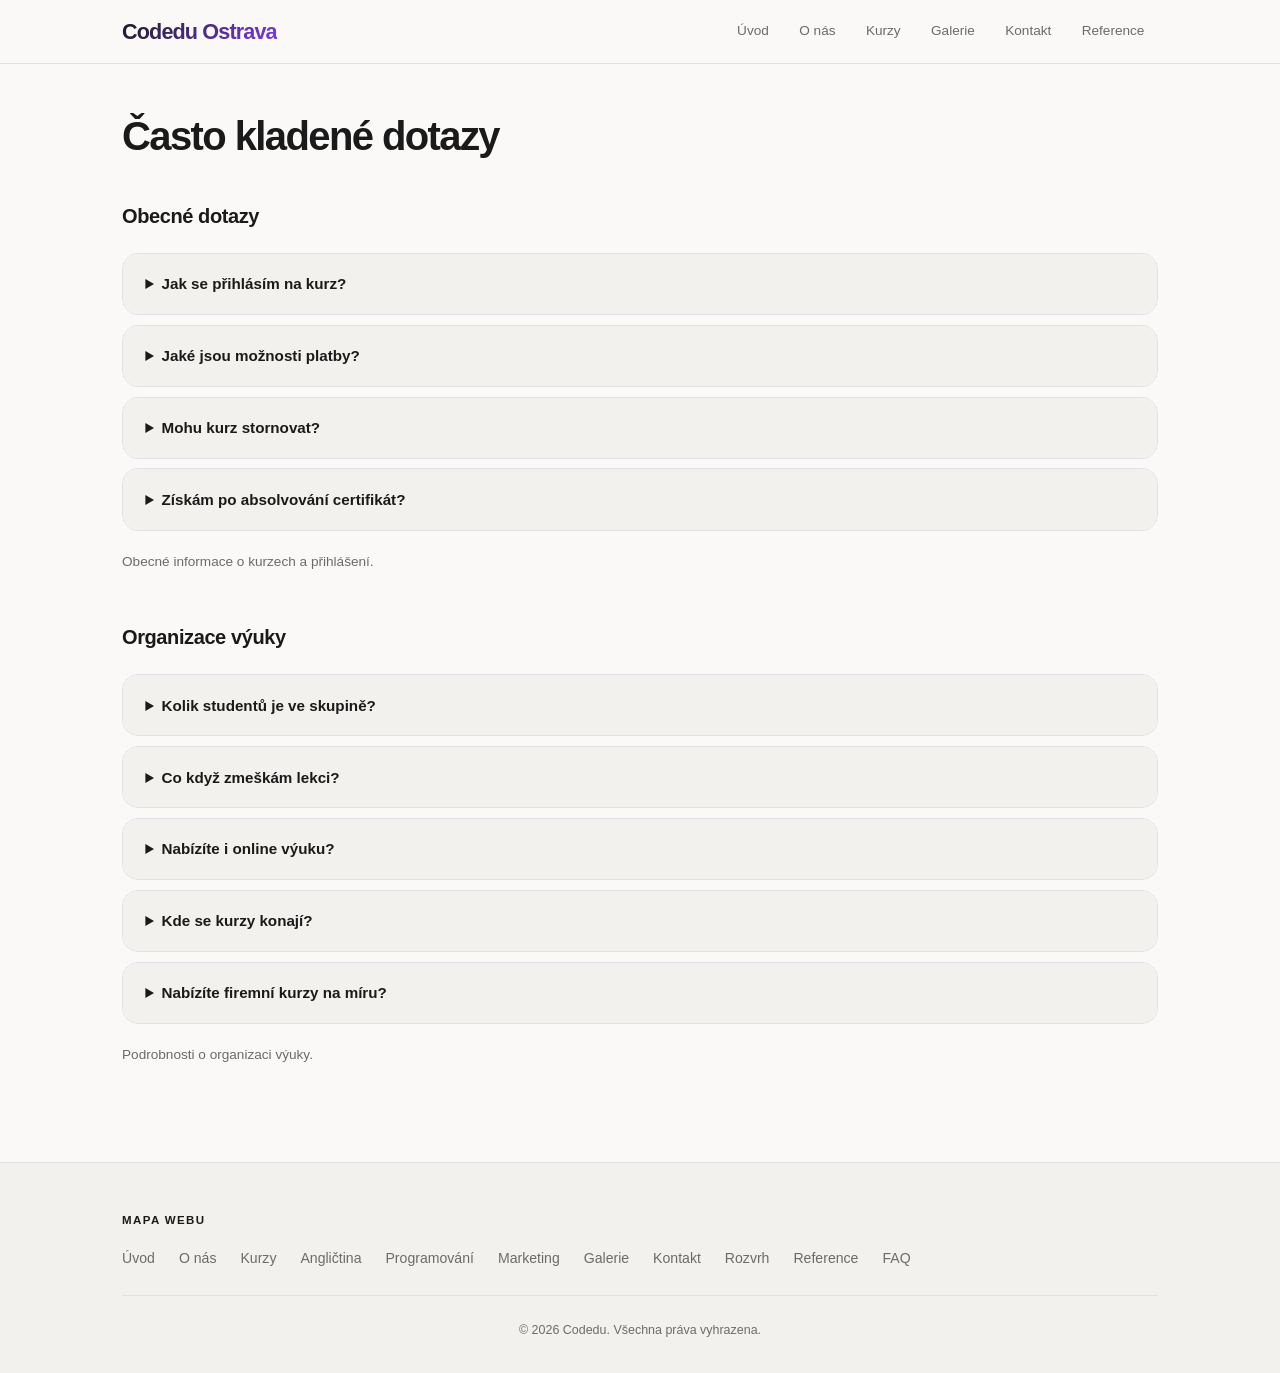
==== faq/index.html @ 58c0ceeb "Initial commit: Codedu Ostrava web" ====
<!DOCTYPE html>
<html lang="cs">
<head>
    <meta charset="UTF-8">
    <meta name="viewport" content="width=device-width, initial-scale=1.0">
    <title>FAQ - Codedu</title>
    <link rel="stylesheet" href="../css/style.css">
</head>
<body>
    <div class="page-wrapper">
    <header class="site-header">
        <a href="../index.html" class="logo"><h1>Codedu Ostrava</h1></a>
        <nav>
            <ul>
                <li><a href="../index.html">Úvod</a></li>
                <li><a href="../o-nas/index.html">O nás</a></li>
                <li><a href="../kurzy/index.html">Kurzy</a></li>
                <li><a href="../galerie/index.html">Galerie</a></li>
                <li><a href="../kontakt/index.html">Kontakt</a></li>
                <li><a href="../reference/index.html">Reference</a></li>
            </ul>
        </nav>
    </header>

        <main class="main-content">
            <header>
                <h2>Často kladené dotazy</h2>
            </header>

            <section>
                <header>
                    <h3>Obecné dotazy</h3>
                </header>

                <details>
                    <summary>Jak se přihlásím na kurz?</summary>
                    <div class="answer">
                        <p>Přihlásit se můžete prostřednictvím našeho <a href="../kontakt/index.html">kontaktního formuláře</a>, e-mailem na info@codedu.cz nebo telefonicky na +420 222 333 444. Po přihlášení obdržíte potvrzovací e-mail s platebními údaji.</p>
                    </div>
                </details>

                <details>
                    <summary>Jaké jsou možnosti platby?</summary>
                    <div class="answer">
                        <p>Přijímáme bankovní převod, platbu kartou a hotovost na recepci. U kurzů nad 5 000 Kč nabízíme možnost platby ve dvou splátkách.</p>
                    </div>
                </details>

                <details>
                    <summary>Mohu kurz stornovat?</summary>
                    <div class="answer">
                        <p>Ano, do 7 dnů před zahájením kurzu je storno zdarma. Při pozdějším stornování účtujeme storno poplatek 30 %. Můžete také převést přihlášku na jinou osobu bez poplatku.</p>
                    </div>
                </details>

                <details>
                    <summary>Získám po absolvování certifikát?</summary>
                    <div class="answer">
                        <p>Ano, po úspěšném absolvování každého kurzu obdržíte certifikát Codedu. U jazykových kurzů nabízíme také přípravu na mezinárodní certifikáty (Cambridge, Goethe).</p>
                    </div>
                </details>

                <footer>
                    <p>Obecné informace o kurzech a přihlášení.</p>
                </footer>
            </section>

            <section>
                <header>
                    <h3>Organizace výuky</h3>
                </header>

                <details>
                    <summary>Kolik studentů je ve skupině?</summary>
                    <div class="answer">
                        <p>Jazykové kurzy mají maximálně 10 studentů. IT a odborné kurzy mají maximálně 12 studentů. Tím zajišťujeme individuální přístup ke každému.</p>
                    </div>
                </details>

                <details>
                    <summary>Co když zmeškám lekci?</summary>
                    <div class="answer">
                        <p>Ke každé lekci poskytujeme materiály online. Pokud zmeškáte více než 3 lekce, nabídneme vám individuální doučování za zvýhodněnou cenu.</p>
                    </div>
                </details>

                <details>
                    <summary>Nabízíte i online výuku?</summary>
                    <div class="answer">
                        <p>Ano, většinu kurzů nabízíme i v online formě přes Zoom. Online studenti mají přístup ke stejným materiálům a lektora mohou kontaktovat stejně jako prezenční studenti.</p>
                    </div>
                </details>

                <details>
                    <summary>Kde se kurzy konají?</summary>
                    <div class="answer">
                        <p>Prezenční kurzy probíhají v našich prostorách na adrese Stodolní 12, Ostrava-Centrum. Budova je dostupná tramvají i autobusem (zastávka Elektra).</p>
                    </div>
                </details>

                <details>
                    <summary>Nabízíte firemní kurzy na míru?</summary>
                    <div class="answer">
                        <p>Ano, připravíme kurz šitý na míru potřebám vaší firmy. Výuka může probíhat u nás nebo přímo u vás ve firmě. Kontaktujte nás pro nezávaznou nabídku.</p>
                    </div>
                </details>

                <footer>
                    <p>Podrobnosti o organizaci výuky.</p>
                </footer>
            </section>
        </main>

    <footer class="site-footer">
        <nav>
            <h3>Mapa webu</h3>
            <ul>
                <li><a href="../index.html">Úvod</a></li>
                <li><a href="../o-nas/index.html">O nás</a></li>
                <li><a href="../kurzy/index.html">Kurzy</a></li>
                <li><a href="../kurzy/anglictina/index.html">Angličtina</a></li>
                <li><a href="../kurzy/programovani/index.html">Programování</a></li>
                <li><a href="../kurzy/marketing/index.html">Marketing</a></li>
                <li><a href="../galerie/index.html">Galerie</a></li>
                <li><a href="../kontakt/index.html">Kontakt</a></li>
                <li><a href="../rozvrh/index.html">Rozvrh</a></li>
                <li><a href="../reference/index.html">Reference</a></li>
                <li><a href="../faq/index.html">FAQ</a></li>
            </ul>
        </nav>
        <div class="copyright">
            <p>&copy; 2026 Codedu. Všechna práva vyhrazena.</p>
        </div>
    </footer>
    </div>
</body>
</html>
---- css/style.css ----
/* Reset */
* {
    margin: 0;
    padding: 0;
    box-sizing: border-box;
}

:root {
    --bg: #faf9f7;
    --surface: #f3f1ed;
    --surface-2: #eae7e2;
    --surface-3: #e0ddd7;
    --border: #e0e1e5;
    --border-hover: #c5c7cc;
    --text: #1a1a1a;
    --text-muted: #6b6b6b;
    --accent: #7c3aed;
    --accent-2: #6d28d9;
    --accent-light: #ede9fe;
    --accent-glow: rgba(124, 58, 237, 0.08);
    --accent-glow-strong: rgba(124, 58, 237, 0.15);
    --green: #059669;
    --radius: 16px;
    --radius-sm: 10px;
    --shadow-sm: 0 1px 3px rgba(0, 0, 0, 0.06);
    --shadow-md: 0 4px 16px rgba(0, 0, 0, 0.08);
    --shadow-lg: 0 12px 40px rgba(0, 0, 0, 0.1);
}

@keyframes fadeUp {
    from { opacity: 0; transform: translateY(20px); }
    to { opacity: 1; transform: translateY(0); }
}

body {
    font-family: 'Inter', 'SF Pro Display', -apple-system, BlinkMacSystemFont, sans-serif;
    line-height: 1.65;
    color: var(--text);
    background: var(--bg);
    -webkit-font-smoothing: antialiased;
}

a {
    color: var(--accent);
    text-decoration: none;
    transition: color 0.25s;
}

a:hover {
    color: var(--accent-2);
}

/* ── Page wrapper ── */
.page-wrapper {
    min-height: 100vh;
    display: flex;
    flex-direction: column;
}

/* ── Header ── */
.site-header {
    border-bottom: 1px solid var(--border);
    display: flex;
    align-items: center;
    justify-content: space-between;
    padding: 0 max(2rem, calc((100% - 1100px) / 2 + 2rem));
    position: sticky;
    top: 0;
    z-index: 100;
    -webkit-backdrop-filter: blur(20px) saturate(1.4);
    background: rgba(250, 249, 247, 0.85);
}

.site-header .logo {
    padding: 0.85rem 0;
    text-decoration: none;
}

.site-header .logo:hover {
    text-decoration: none;
}

.site-header .logo h1 {
    font-size: 1.35rem;
    font-weight: 800;
    letter-spacing: -0.04em;
    background: linear-gradient(135deg, #1a1a1a 0%, #7c3aed 100%);
    -webkit-background-clip: text;
    -webkit-text-fill-color: transparent;
}

.site-header nav ul {
    list-style: none;
    display: flex;
    gap: 0.2rem;
}

.site-header nav ul li a {
    display: block;
    padding: 0.45rem 0.85rem;
    color: var(--text-muted);
    font-size: 0.85rem;
    font-weight: 500;
    border-radius: 8px;
    transition: all 0.25s;
}

.site-header nav ul li a:hover {
    color: var(--text);
    background: var(--surface-2);
    text-decoration: none;
}

.site-header nav ul li a.active {
    color: #fff;
    background: var(--accent);
    text-decoration: none;
    box-shadow: 0 2px 10px var(--accent-glow-strong);
}

/* ── Main ── */
.main-content {
    flex: 1;
    max-width: 1100px;
    width: 100%;
    margin: 0 auto;
    padding: 3rem 2rem;
    animation: fadeUp 0.6s ease-out;
}

.main-content > header {
    margin-bottom: 2.5rem;
}

.main-content > header h2 {
    font-size: 2.5rem;
    font-weight: 800;
    color: var(--text);
    letter-spacing: -0.04em;
    line-height: 1.2;
}

.main-content > header hgroup h2 {
    font-size: 2.5rem;
    font-weight: 800;
    color: var(--text);
    letter-spacing: -0.04em;
    line-height: 1.2;
}

.main-content > header hgroup h3 {
    font-size: 1.05rem;
    font-weight: 400;
    color: var(--text-muted);
    margin-top: 0.4rem;
}

/* ── Footer ── */
.site-footer {
    background: var(--surface);
    border-top: 1px solid var(--border);
    color: var(--text-muted);
    padding: 3rem max(2rem, calc((100% - 1100px) / 2 + 2rem)) 2rem;
    margin-top: auto;
}

.site-footer nav {
    margin-bottom: 1.5rem;
}

.site-footer nav h3 {
    color: var(--text);
    font-size: 0.72rem;
    font-weight: 600;
    text-transform: uppercase;
    letter-spacing: 0.12em;
    margin-bottom: 0.9rem;
}

.site-footer nav ul {
    list-style: none;
    display: flex;
    flex-wrap: wrap;
    gap: 0.4rem 1.5rem;
}

.site-footer nav ul li a {
    color: var(--text-muted);
    font-size: 0.88rem;
    transition: color 0.25s;
}

.site-footer nav ul li a:hover {
    color: var(--accent);
    text-decoration: none;
}

.site-footer .copyright {
    border-top: 1px solid var(--border);
    padding-top: 1.5rem;
    text-align: center;
    font-size: 0.78rem;
}

/* ── Sections ── */
section {
    margin-bottom: 3rem;
}

section > header {
    margin-bottom: 1.25rem;
}

section > header h3 {
    font-size: 1.25rem;
    font-weight: 700;
    color: var(--text);
    letter-spacing: -0.02em;
}

section > footer {
    margin-top: 1.25rem;
    font-size: 0.85rem;
    color: var(--text-muted);
}

/* ── Article ── */
article {
    background: var(--surface);
    border: 1px solid var(--border);
    border-radius: var(--radius);
    padding: 1.75rem;
    margin-bottom: 1rem;
    transition: border-color 0.3s, box-shadow 0.3s;
}

article:hover {
    border-color: var(--border-hover);
    box-shadow: var(--shadow-md);
}

article > header h3 {
    color: var(--text);
    font-weight: 700;
    margin-bottom: 0.4rem;
    letter-spacing: -0.01em;
}

article > header p {
    color: var(--text-muted);
    font-size: 0.88rem;
}

article > footer {
    margin-top: 1.25rem;
    font-size: 0.82rem;
    color: var(--text-muted);
    border-top: 1px solid var(--border);
    padding-top: 0.75rem;
}

/* ── Aside ── */
aside {
    background: var(--accent-light);
    border: 1px solid rgba(124, 58, 237, 0.15);
    border-left: 3px solid var(--accent);
    padding: 1.25rem 1.5rem;
    margin: 1.5rem 0;
    border-radius: var(--radius);
}

aside header h3 {
    font-size: 1rem;
    font-weight: 600;
    color: var(--accent-2);
    margin-bottom: 0.4rem;
}

/* ── hgroup ── */
hgroup h2 {
    font-size: 2.5rem;
    font-weight: 800;
    color: var(--text);
    letter-spacing: -0.04em;
}

hgroup h3 {
    font-size: 1.05rem;
    font-weight: 400;
    color: var(--text-muted);
    margin-top: 0.3rem;
}

/* ── Gallery ── */
.gallery {
    display: grid;
    grid-template-columns: repeat(auto-fill, minmax(240px, 1fr));
    gap: 1rem;
}

figure {
    margin: 0;
    border-radius: var(--radius);
    overflow: hidden;
    background: var(--bg);
    border: 1px solid var(--border);
    transition: transform 0.35s cubic-bezier(0.22, 1, 0.36, 1), border-color 0.35s, box-shadow 0.35s;
}

figure:hover {
    transform: translateY(-5px) scale(1.01);
    border-color: var(--border-hover);
    box-shadow: var(--shadow-lg);
}

figure img {
    width: 100%;
    height: 200px;
    object-fit: cover;
    display: block;
    transition: transform 0.5s cubic-bezier(0.22, 1, 0.36, 1);
}

figure:hover img {
    transform: scale(1.05);
}

figcaption {
    padding: 0.85rem 1rem;
    font-size: 0.85rem;
    color: var(--text-muted);
}

/* ── Forms ── */
/* ── Contact layout ── */
.contact-layout {
    display: grid;
    grid-template-columns: 1fr 300px;
    gap: 2.5rem;
    align-items: start;
}

.contact-form {
    margin-bottom: 0;
}

.contact-sidebar {
    background: var(--surface);
    border: 1px solid var(--border);
    border-radius: var(--radius);
    border-left: 3px solid var(--accent);
    padding: 1.75rem;
    position: sticky;
    top: 5rem;
}

.contact-sidebar header h3 {
    font-size: 1.1rem;
    font-weight: 700;
    color: var(--text);
    margin-bottom: 1.25rem;
}

.contact-item {
    margin-bottom: 1.25rem;
}

.contact-item strong {
    display: block;
    font-size: 0.78rem;
    text-transform: uppercase;
    letter-spacing: 0.06em;
    color: var(--text-muted);
    margin-bottom: 0.2rem;
}

.contact-item p {
    color: var(--text);
    font-size: 0.92rem;
    line-height: 1.5;
}

.form-row {
    display: grid;
    grid-template-columns: 1fr 1fr;
    gap: 1rem;
}

.form-group {
    margin-bottom: 1.25rem;
}

.form-group label {
    display: block;
    font-weight: 500;
    font-size: 0.88rem;
    margin-bottom: 0.45rem;
    color: var(--text);
}

.form-group input,
.form-group textarea,
.form-group select {
    width: 100%;
    padding: 0.7rem 1rem;
    background: var(--bg);
    border: 1px solid var(--border);
    border-radius: var(--radius-sm);
    font-size: 0.92rem;
    font-family: inherit;
    color: var(--text);
    transition: border-color 0.25s, box-shadow 0.25s;
}

.form-group label input[type="checkbox"] {
    width: auto;
    margin-right: 0.5rem;
    vertical-align: middle;
}

.form-group .checkbox-label {
    display: inline-flex;
    align-items: center;
    cursor: pointer;
}

.form-group input:focus,
.form-group textarea:focus,
.form-group select:focus {
    outline: none;
    border-color: var(--accent);
    box-shadow: 0 0 0 4px var(--accent-glow);
}

.form-group input::placeholder,
.form-group textarea::placeholder {
    color: #aaa;
}

.form-group small {
    display: block;
    margin-top: 0.35rem;
    color: var(--text-muted);
    font-size: 0.78rem;
}

button, .btn {
    display: inline-block;
    padding: 0.7rem 1.75rem;
    background: var(--accent);
    color: #fff;
    border: none;
    border-radius: var(--radius-sm);
    font-size: 0.92rem;
    font-weight: 600;
    cursor: pointer;
    transition: all 0.3s;
    letter-spacing: -0.01em;
}

button:hover, .btn:hover {
    background: var(--accent-2);
    box-shadow: 0 4px 15px var(--accent-glow-strong);
    transform: translateY(-1px);
}

/* ── Table ── */
table {
    width: 100%;
    border-collapse: collapse;
    margin: 1rem 0;
}

th, td {
    padding: 0.85rem 1rem;
    text-align: left;
    border-bottom: 1px solid var(--border);
}

th {
    background: var(--surface);
    font-weight: 600;
    color: var(--text);
    font-size: 0.8rem;
    text-transform: uppercase;
    letter-spacing: 0.06em;
}

tr {
    transition: background 0.2s;
}

tr:hover {
    background: var(--surface);
}

/* ── Media ── */
video, audio {
    max-width: 100%;
    border-radius: var(--radius);
    margin: 1rem 0;
}

canvas {
    border: 1px solid var(--border);
    border-radius: var(--radius);
    display: block;
    margin: 1rem 0;
}

/* ── Cards ── */
.card-grid {
    display: grid;
    grid-template-columns: repeat(auto-fill, minmax(270px, 1fr));
    gap: 1rem;
}

.card {
    background: var(--bg);
    border: 1px solid var(--border);
    border-radius: var(--radius);
    padding: 1.75rem;
    transition: all 0.35s cubic-bezier(0.22, 1, 0.36, 1);
    position: relative;
    overflow: hidden;
}

.card::before {
    content: '';
    position: absolute;
    top: 0;
    left: 0;
    right: 0;
    height: 3px;
    background: linear-gradient(90deg, #7c3aed, #059669);
    opacity: 0;
    transition: opacity 0.35s;
}

.card:hover {
    border-color: var(--border-hover);
    transform: translateY(-4px);
    box-shadow: var(--shadow-lg);
}

.card:hover::before {
    opacity: 1;
}

.card img {
    width: 100%;
    height: 160px;
    object-fit: cover;
    border-radius: var(--radius-sm);
    margin-bottom: 1rem;
}

.card .tag {
    display: inline-block;
    padding: 0.2rem 0.6rem;
    font-size: 0.72rem;
    font-weight: 600;
    text-transform: uppercase;
    letter-spacing: 0.06em;
    border-radius: 6px;
    margin-bottom: 0.6rem;
}

.card .tag.lang { background: #dbeafe; color: #1d4ed8; }
.card .tag.it { background: #d1fae5; color: #047857; }
.card .tag.dev { background: #ede9fe; color: #6d28d9; }

.card h3 {
    color: var(--text);
    font-weight: 700;
    font-size: 1.1rem;
    margin-bottom: 0.3rem;
    letter-spacing: -0.01em;
}

.card .price {
    font-size: 1.4rem;
    font-weight: 800;
    color: var(--green);
    margin: 0.4rem 0;
    letter-spacing: -0.03em;
}

.card p {
    color: var(--text-muted);
    font-size: 0.88rem;
}

/* ── FAQ ── */
details {
    border: 1px solid var(--border);
    border-radius: var(--radius);
    margin-bottom: 0.6rem;
    overflow: hidden;
    transition: border-color 0.25s;
}

details:hover {
    border-color: var(--border-hover);
}

details summary {
    padding: 1.1rem 1.4rem;
    font-weight: 600;
    font-size: 0.95rem;
    cursor: pointer;
    background: var(--surface);
    color: var(--text);
    transition: background 0.25s;
}

details summary:hover {
    background: var(--surface-2);
}

details[open] summary {
    border-bottom: 1px solid var(--border);
    color: var(--accent);
}

details .answer {
    padding: 1.1rem 1.4rem;
    color: var(--text-muted);
}

/* ── Hero ── */
.hero {
    position: relative;
    padding: 4.5rem 2.5rem;
    border-radius: 20px;
    margin-bottom: 2.5rem;
    text-align: center;
    overflow: hidden;
    color: #fff;
    background: linear-gradient(135deg, #1e1b4b 0%, #312e81 30%, #4c1d95 60%, #581c87 100%);
}

.hero::before {
    content: '';
    position: absolute;
    top: 0; right: 0; bottom: 0; left: 0;
    pointer-events: none;
    background:
        radial-gradient(ellipse 600px 300px at 20% 20%, rgba(139, 92, 246, 0.3), transparent),
        radial-gradient(ellipse 400px 400px at 80% 80%, rgba(59, 130, 246, 0.2), transparent);
}

.hero::after {
    content: '';
    position: absolute;
    top: 0; right: 0; bottom: 0; left: 0;
    pointer-events: none;
    background: url("data:image/svg+xml,%3Csvg width='60' height='60' viewBox='0 0 60 60' xmlns='http://www.w3.org/2000/svg'%3E%3Cg fill='none' fill-rule='evenodd'%3E%3Cg fill='%23ffffff' fill-opacity='0.03'%3E%3Cpath d='M36 34v-4h-2v4h-4v2h4v4h2v-4h4v-2h-4zm0-30V0h-2v4h-4v2h4v4h2V6h4V4h-4zM6 34v-4H4v4H0v2h4v4h2v-4h4v-2H6zM6 4V0H4v4H0v2h4v4h2V6h4V4H6z'/%3E%3C/g%3E%3C/g%3E%3C/svg%3E");
}

.hero h2 {
    font-size: 2.8rem;
    font-weight: 800;
    margin-bottom: 0.6rem;
    letter-spacing: -0.04em;
    position: relative;
    line-height: 1.15;
}

.hero p {
    font-size: 1.15rem;
    opacity: 0.85;
    position: relative;
    max-width: 500px;
    margin: 0 auto;
}

.hero .btn {
    margin-top: 2rem;
    background: #fff;
    color: #4c1d95;
    font-weight: 700;
    position: relative;
    padding: 0.8rem 2rem;
    font-size: 0.95rem;
}

.hero .btn:hover {
    background: #f0ecff;
    box-shadow: 0 0 40px rgba(255, 255, 255, 0.2);
    transform: translateY(-2px);
}

/* ── Image banner ── */
.img-banner {
    width: 100%;
    border-radius: var(--radius);
    overflow: hidden;
    margin-bottom: 2.5rem;
    position: relative;
}

.img-banner img {
    width: 100%;
    height: 280px;
    object-fit: cover;
    display: block;
    filter: brightness(0.7);
}

.img-banner .overlay {
    position: absolute;
    top: 0; right: 0; bottom: 0; left: 0;
    display: flex;
    align-items: center;
    justify-content: center;
    background: linear-gradient(to top, rgba(0, 0, 0, 0.6), transparent);
}

.img-banner .overlay p {
    color: #fff;
    font-size: 1.5rem;
    font-weight: 700;
    letter-spacing: -0.03em;
    text-shadow: 0 2px 20px rgba(0, 0, 0, 0.5);
}

/* ── Stats ── */
.stats {
    display: grid;
    grid-template-columns: repeat(auto-fit, minmax(140px, 1fr));
    gap: 1rem;
    margin: 2.5rem 0;
}

.stat {
    text-align: center;
    background: var(--surface);
    border: 1px solid var(--border);
    border-radius: var(--radius);
    padding: 1.5rem 1rem;
    transition: all 0.35s cubic-bezier(0.22, 1, 0.36, 1);
}

.stat:hover {
    border-color: var(--accent);
    box-shadow: 0 4px 20px var(--accent-glow);
    transform: translateY(-3px);
}

.stat .number {
    font-size: 2rem;
    font-weight: 800;
    color: var(--accent);
    letter-spacing: -0.03em;
}

.stat .label {
    font-size: 0.8rem;
    color: var(--text-muted);
    margin-top: 0.2rem;
    text-transform: uppercase;
    letter-spacing: 0.05em;
    font-weight: 500;
}

/* ── About image section ── */
.about-img {
    border-radius: var(--radius);
    overflow: hidden;
    margin-bottom: 2rem;
    border: 1px solid var(--border);
}

.about-img img {
    width: 100%;
    height: 300px;
    object-fit: cover;
    display: block;
}

/* ── Responsive ── */
@media (max-width: 768px) {
    .site-header {
        flex-direction: column;
        text-align: center;
        padding: 0.75rem 1rem;
        gap: 0.5rem;
    }

    .site-header nav ul {
        justify-content: center;
        flex-wrap: wrap;
    }

    .site-footer {
        padding: 2rem 1rem 1.5rem;
    }

    .main-content {
        padding: 2rem 1rem;
    }

    .main-content > header h2,
    .main-content > header hgroup h2,
    hgroup h2 {
        font-size: 1.8rem;
    }

    .hero {
        padding: 3rem 1.5rem;
    }

    .hero h2 {
        font-size: 1.8rem;
    }

    .stats {
        grid-template-columns: repeat(2, 1fr);
    }

    .site-footer nav ul {
        flex-direction: column;
        gap: 0.3rem;
    }

    .contact-layout {
        grid-template-columns: 1fr;
    }

    .contact-sidebar {
        position: static;
    }

    .form-row {
        grid-template-columns: 1fr;
    }
}
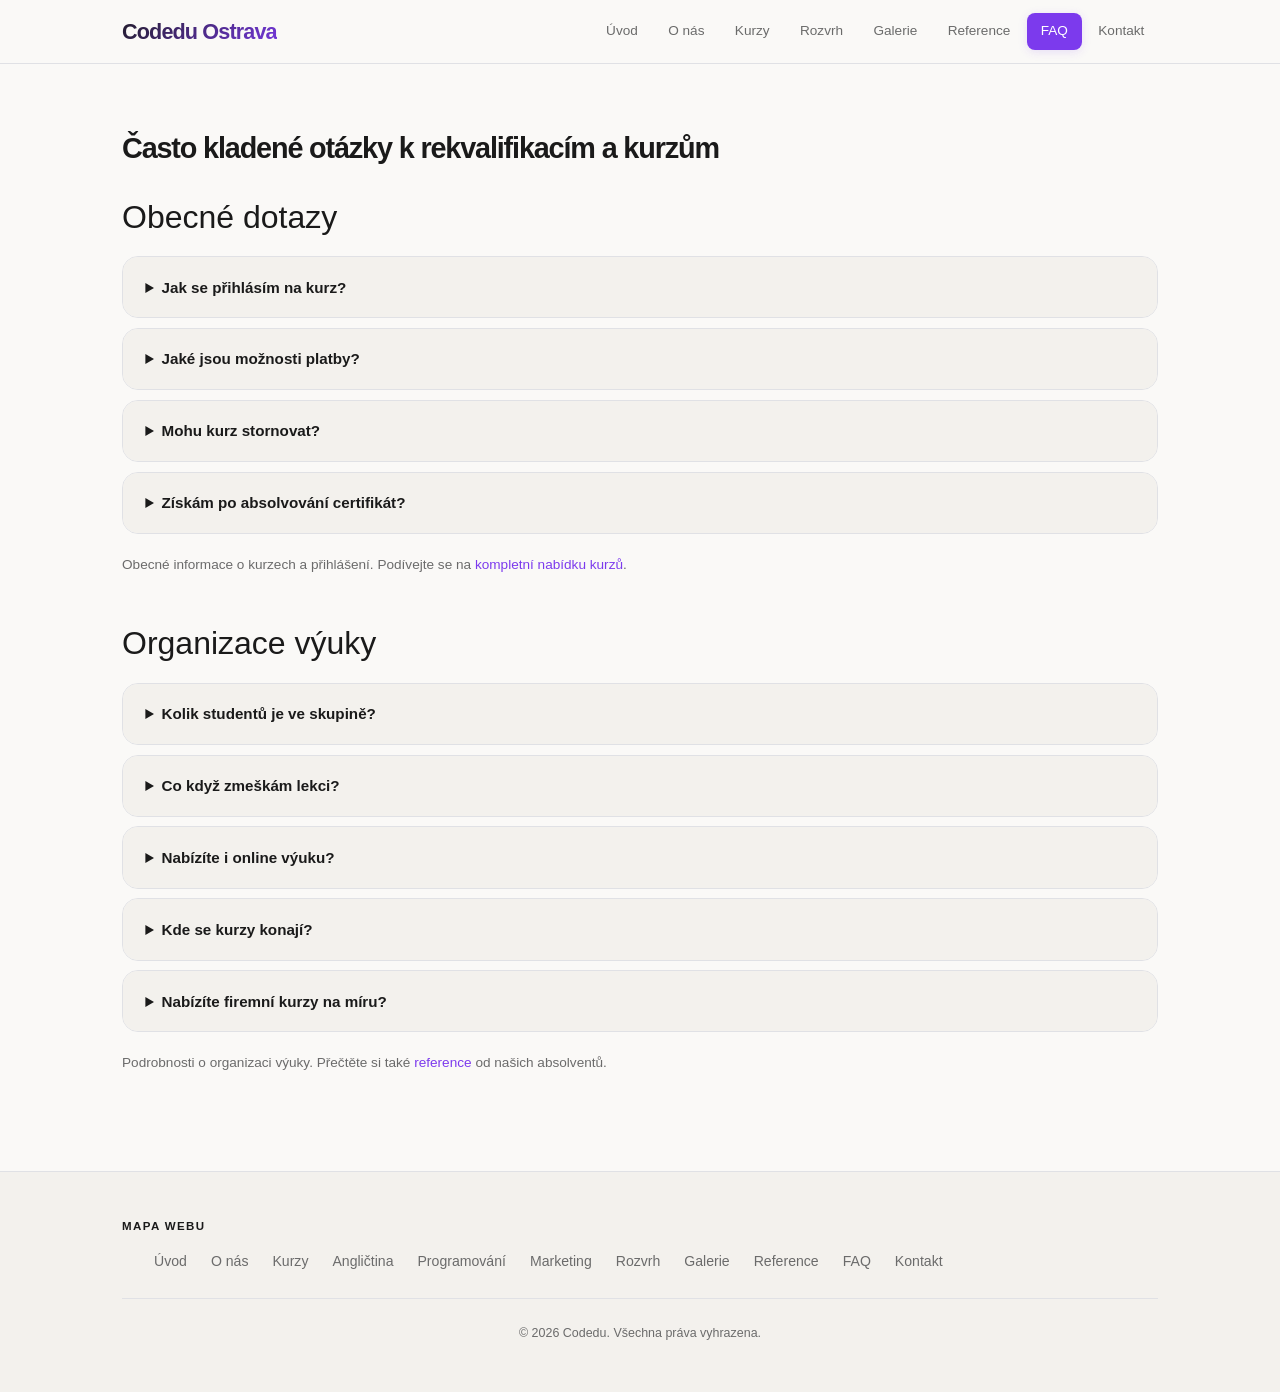
==== commit 2b25cf47: "big update" ====
--- a/faq/index.html
+++ b/faq/index.html
@@ -3,39 +3,42 @@
 <head>
     <meta charset="UTF-8">
     <meta name="viewport" content="width=device-width, initial-scale=1.0">
-    <title>FAQ - Codedu</title>
+    <meta name="description" content="Často kladené dotazy a odpovědi.">
+    <title>Často kladené otázky k rekvalifikacím a kurzům | Codedu</title>
+    <link rel="stylesheet" href="https://cdn.jsdelivr.net/npm/bootstrap@5.3.3/dist/css/bootstrap.min.css">
+    <link rel="stylesheet" href="../css/normalize.css">
     <link rel="stylesheet" href="../css/style.css">
 </head>
 <body>
     <div class="page-wrapper">
     <header class="site-header">
-        <a href="../index.html" class="logo"><h1>Codedu Ostrava</h1></a>
+        <a href="../" class="logo">Codedu Ostrava</a>
         <nav>
             <ul>
-                <li><a href="../index.html">Úvod</a></li>
-                <li><a href="../o-nas/index.html">O nás</a></li>
-                <li><a href="../kurzy/index.html">Kurzy</a></li>
-                <li><a href="../galerie/index.html">Galerie</a></li>
-                <li><a href="../kontakt/index.html">Kontakt</a></li>
-                <li><a href="../reference/index.html">Reference</a></li>
+                <li><a href="../">Úvod</a></li>
+                <li><a href="../o-nas/">O nás</a></li>
+                <li><a href="../kurzy/">Kurzy</a></li>
+                <li><a href="../rozvrh/">Rozvrh</a></li>
+                <li><a href="../galerie/">Galerie</a></li>
+                <li><a href="../reference/">Reference</a></li>
+                <li><a href="../faq/" class="active">FAQ</a></li>
+                <li><a href="../kontakt/">Kontakt</a></li>
             </ul>
         </nav>
     </header>
 
         <main class="main-content">
-            <header>
-                <h2>Často kladené dotazy</h2>
-            </header>
+            <h1>Často kladené otázky k rekvalifikacím a kurzům</h1>
 
             <section>
                 <header>
-                    <h3>Obecné dotazy</h3>
+                    <h2>Obecné dotazy</h2>
                 </header>
 
                 <details>
                     <summary>Jak se přihlásím na kurz?</summary>
                     <div class="answer">
-                        <p>Přihlásit se můžete prostřednictvím našeho <a href="../kontakt/index.html">kontaktního formuláře</a>, e-mailem na info@codedu.cz nebo telefonicky na +420 222 333 444. Po přihlášení obdržíte potvrzovací e-mail s platebními údaji.</p>
+                        <p>Přihlásit se můžete prostřednictvím našeho <a href="../kontakt/">kontaktního formuláře</a>, e-mailem na info@codedu.cz nebo telefonicky na +420 222 333 444. Po přihlášení obdržíte potvrzovací e-mail s platebními údaji.</p>
                     </div>
                 </details>
 
@@ -56,18 +59,18 @@
                 <details>
                     <summary>Získám po absolvování certifikát?</summary>
                     <div class="answer">
-                        <p>Ano, po úspěšném absolvování každého kurzu obdržíte certifikát Codedu. U jazykových kurzů nabízíme také přípravu na mezinárodní certifikáty (Cambridge, Goethe).</p>
+                        <p>Ano, po úspěšném absolvování každého kurzu obdržíte certifikát Codedu. U <a href="../kurzy/anglictina/">jazykových kurzů</a> nabízíme také přípravu na mezinárodní certifikáty (Cambridge, Goethe).</p>
                     </div>
                 </details>
 
                 <footer>
-                    <p>Obecné informace o kurzech a přihlášení.</p>
+                    <p>Obecné informace o kurzech a přihlášení. Podívejte se na <a href="../kurzy/">kompletní nabídku kurzů</a>.</p>
                 </footer>
             </section>
 
             <section>
                 <header>
-                    <h3>Organizace výuky</h3>
+                    <h2>Organizace výuky</h2>
                 </header>
 
                 <details>
@@ -94,19 +97,19 @@
                 <details>
                     <summary>Kde se kurzy konají?</summary>
                     <div class="answer">
-                        <p>Prezenční kurzy probíhají v našich prostorách na adrese Stodolní 12, Ostrava-Centrum. Budova je dostupná tramvají i autobusem (zastávka Elektra).</p>
+                        <p>Prezenční kurzy probíhají v našich prostorách na adrese Stodolní 12, Ostrava-Centrum. Budova je dostupná tramvají i autobusem (zastávka Elektra). Prohlédněte si naše prostory v <a href="../galerie/">galerii</a>.</p>
                     </div>
                 </details>
 
                 <details>
                     <summary>Nabízíte firemní kurzy na míru?</summary>
                     <div class="answer">
-                        <p>Ano, připravíme kurz šitý na míru potřebám vaší firmy. Výuka může probíhat u nás nebo přímo u vás ve firmě. Kontaktujte nás pro nezávaznou nabídku.</p>
+                        <p>Ano, připravíme kurz šitý na míru potřebám vaší firmy. Výuka může probíhat u nás nebo přímo u vás ve firmě. <a href="../kontakt/">Kontaktujte nás</a> pro nezávaznou nabídku.</p>
                     </div>
                 </details>
 
                 <footer>
-                    <p>Podrobnosti o organizaci výuky.</p>
+                    <p>Podrobnosti o organizaci výuky. Přečtěte si také <a href="../reference/">reference</a> od našich absolventů.</p>
                 </footer>
             </section>
         </main>
@@ -115,17 +118,17 @@
         <nav>
             <h3>Mapa webu</h3>
             <ul>
-                <li><a href="../index.html">Úvod</a></li>
-                <li><a href="../o-nas/index.html">O nás</a></li>
-                <li><a href="../kurzy/index.html">Kurzy</a></li>
-                <li><a href="../kurzy/anglictina/index.html">Angličtina</a></li>
-                <li><a href="../kurzy/programovani/index.html">Programování</a></li>
-                <li><a href="../kurzy/marketing/index.html">Marketing</a></li>
-                <li><a href="../galerie/index.html">Galerie</a></li>
-                <li><a href="../kontakt/index.html">Kontakt</a></li>
-                <li><a href="../rozvrh/index.html">Rozvrh</a></li>
-                <li><a href="../reference/index.html">Reference</a></li>
-                <li><a href="../faq/index.html">FAQ</a></li>
+                <li><a href="../">Úvod</a></li>
+                <li><a href="../o-nas/">O nás</a></li>
+                <li><a href="../kurzy/">Kurzy</a></li>
+                <li><a href="../kurzy/anglictina/">Angličtina</a></li>
+                <li><a href="../kurzy/programovani/">Programování</a></li>
+                <li><a href="../kurzy/marketing/">Marketing</a></li>
+                <li><a href="../rozvrh/">Rozvrh</a></li>
+                <li><a href="../galerie/">Galerie</a></li>
+                <li><a href="../reference/">Reference</a></li>
+                <li><a href="../faq/">FAQ</a></li>
+                <li><a href="../kontakt/">Kontakt</a></li>
             </ul>
         </nav>
         <div class="copyright">
@@ -133,5 +136,9 @@
         </div>
     </footer>
     </div>
+    <script src="https://code.jquery.com/jquery-3.7.1.min.js"></script>
+    <script src="https://cdn.jsdelivr.net/npm/bootstrap@5.3.3/dist/js/bootstrap.bundle.min.js"></script>
+    <script src="../js/main.js" defer></script>
+    <script src="../js/gallery.js" defer></script>
 </body>
 </html>
--- a/css/style.css
+++ b/css/style.css
@@ -80,7 +80,7 @@
     text-decoration: none;
 }
 
-.site-header .logo h1 {
+.site-header .logo {
     font-size: 1.35rem;
     font-weight: 800;
     letter-spacing: -0.04em;
@@ -93,6 +93,8 @@
     list-style: none;
     display: flex;
     gap: 0.2rem;
+    margin: 0;
+    padding: 0;
 }
 
 .site-header nav ul li a {
@@ -116,6 +118,16 @@
     background: var(--accent);
     text-decoration: none;
     box-shadow: 0 2px 10px var(--accent-glow-strong);
+}
+
+/* ── Page h1 ── */
+.main-content > h1 {
+    font-size: 1.8rem;
+    font-weight: 800;
+    color: var(--text);
+    letter-spacing: -0.04em;
+    line-height: 1.2;
+    margin-bottom: 2rem;
 }
 
 /* ── Main ── */
@@ -779,6 +791,114 @@
     display: block;
 }
 
+/* ── Hamburger menu ── */
+.nav-toggle {
+    display: none;
+    background: none;
+    border: none;
+    padding: 0.5rem;
+    cursor: pointer;
+    flex-direction: column;
+    gap: 5px;
+    box-shadow: none;
+}
+
+.nav-toggle:hover {
+    background: none;
+    box-shadow: none;
+    transform: none;
+}
+
+.nav-toggle span {
+    display: block;
+    width: 24px;
+    height: 2px;
+    background: var(--text);
+    transition: all 0.3s;
+    border-radius: 2px;
+}
+
+.nav-toggle.active span:nth-child(1) {
+    transform: rotate(45deg) translate(5px, 5px);
+}
+
+.nav-toggle.active span:nth-child(2) {
+    opacity: 0;
+}
+
+.nav-toggle.active span:nth-child(3) {
+    transform: rotate(-45deg) translate(5px, -5px);
+}
+
+
+/* ── Bootstrap Carousel custom ── */
+#heroCarousel {
+    border-radius: var(--radius);
+    overflow: hidden;
+    border: 1px solid var(--border);
+}
+
+#heroCarousel .carousel-caption {
+    background: linear-gradient(to top, rgba(0, 0, 0, 0.6), transparent);
+    bottom: 0;
+    left: 0;
+    right: 0;
+    padding: 2rem 1.5rem 1.5rem;
+}
+
+#heroCarousel .carousel-caption h3 {
+    font-size: 1.4rem;
+    font-weight: 700;
+    letter-spacing: -0.02em;
+    text-shadow: 0 2px 10px rgba(0, 0, 0, 0.4);
+    margin: 0;
+}
+
+#heroCarousel .carousel-control-prev,
+#heroCarousel .carousel-control-next {
+    width: 3rem;
+    opacity: 0;
+    transition: opacity 0.3s;
+}
+
+#heroCarousel:hover .carousel-control-prev,
+#heroCarousel:hover .carousel-control-next {
+    opacity: 0.8;
+}
+
+/* ── Bootstrap Modal Lightbox ── */
+#galleryModal .modal-content {
+    border-radius: var(--radius);
+}
+
+#galleryModal .modal-body img {
+    max-height: 70vh;
+    object-fit: contain;
+}
+
+#galleryModal .modal-footer .btn {
+    padding: 0.35rem 1rem;
+    font-size: 0.85rem;
+}
+
+/* ── Bootstrap Alert custom ── */
+.alert {
+    border-radius: var(--radius) !important;
+    font-size: 0.92rem;
+}
+
+/* ── Scroll animations ── */
+.animate-on-scroll {
+    opacity: 0;
+    transform: translateY(20px);
+    transition: opacity 0.6s ease-out, transform 0.6s ease-out;
+}
+
+.animate-on-scroll.visible {
+    opacity: 1;
+    transform: translateY(0);
+}
+
 /* ── Responsive ── */
 @media (max-width: 768px) {
     .site-header {
@@ -788,9 +908,22 @@
         gap: 0.5rem;
     }
 
+    .nav-toggle {
+        display: flex;
+    }
+
+    .site-header nav {
+        display: none;
+        width: 100%;
+    }
+
+    .site-header nav.nav-open {
+        display: block;
+    }
+
     .site-header nav ul {
-        justify-content: center;
-        flex-wrap: wrap;
+        flex-direction: column;
+        gap: 0.2rem;
     }
 
     .site-footer {
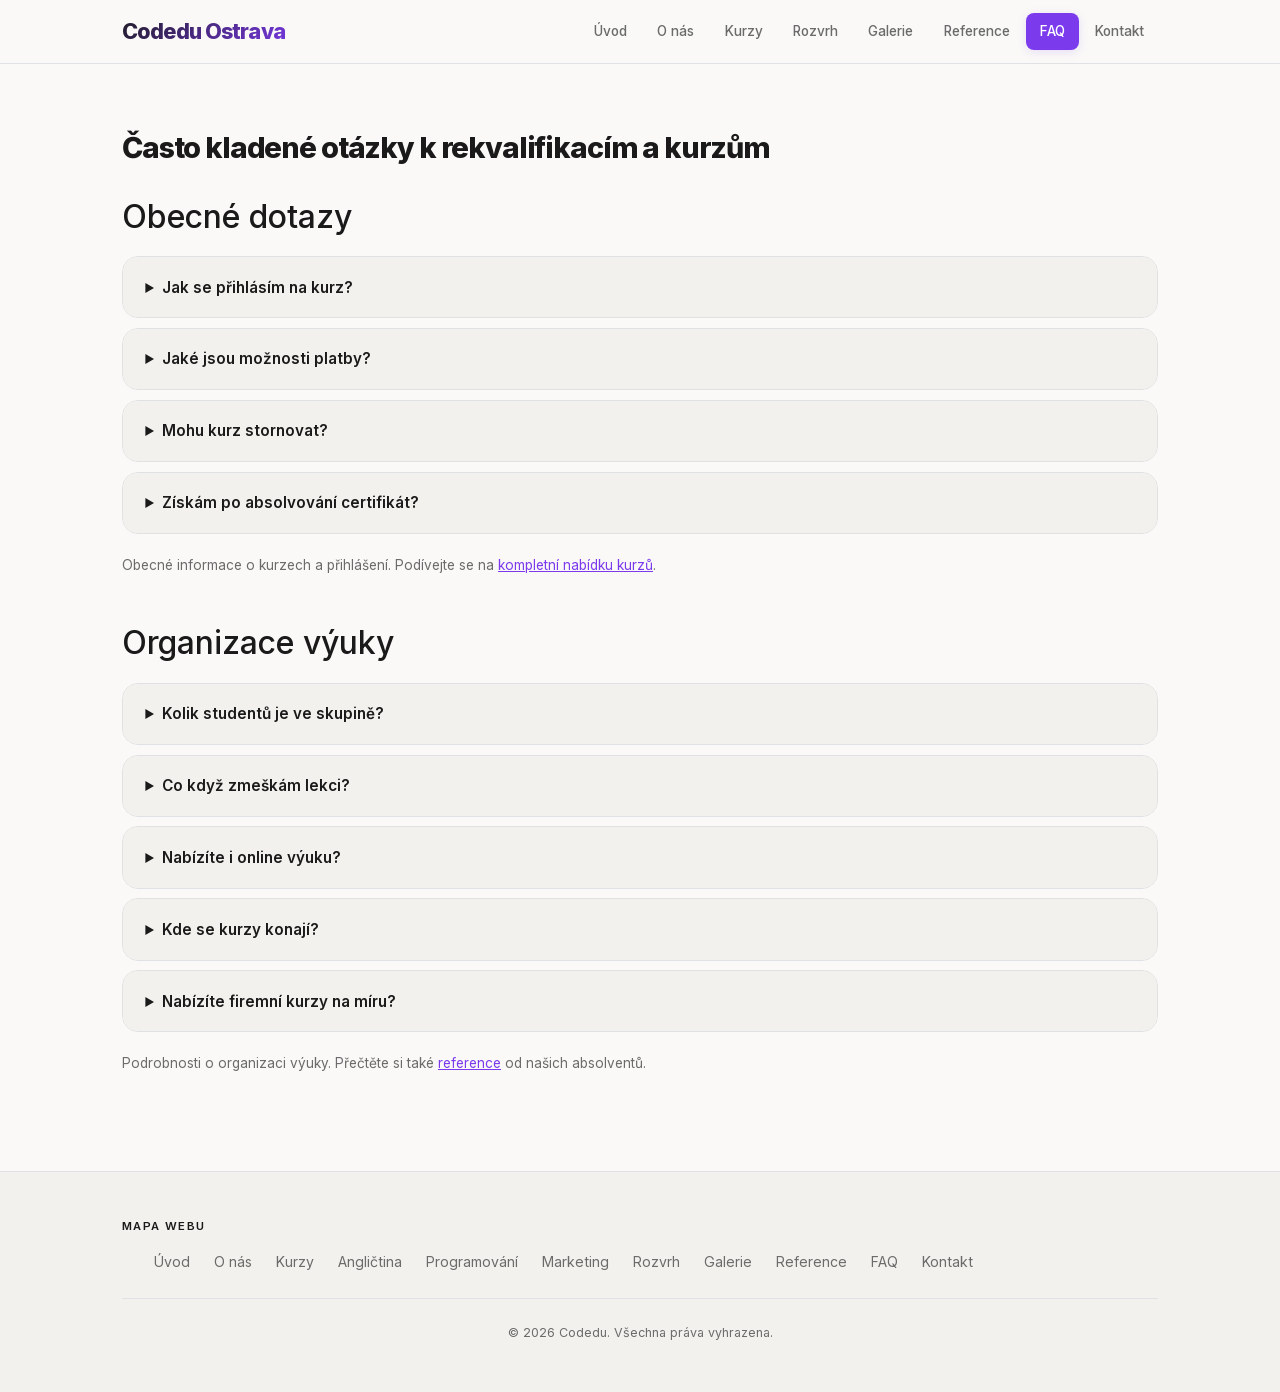
==== commit 22565a82: "Inline normalize.css at the top of style.css and drop the separate stylesheet link from every page, " ====
--- a/faq/index.html
+++ b/faq/index.html
@@ -6,7 +6,6 @@
     <meta name="description" content="Často kladené dotazy a odpovědi.">
     <title>Často kladené otázky k rekvalifikacím a kurzům | Codedu</title>
     <link rel="stylesheet" href="https://cdn.jsdelivr.net/npm/bootstrap@5.3.3/dist/css/bootstrap.min.css">
-    <link rel="stylesheet" href="../css/normalize.css">
     <link rel="stylesheet" href="../css/style.css">
 </head>
 <body>
--- a/css/style.css
+++ b/css/style.css
@@ -1,3 +1,24 @@
+/*! normalize.css v8.0.1 | MIT License | github.com/necolas/normalize.css */
+html{line-height:1.15;-webkit-text-size-adjust:100%}body{margin:0}main{display:block}h1{font-size:2em;margin:.67em 0}hr{box-sizing:content-box;height:0;overflow:visible}pre{font-family:monospace,monospace;font-size:1em}a{background-color:transparent}abbr[title]{border-bottom:none;text-decoration:underline;text-decoration:underline dotted}b,strong{font-weight:bolder}code,kbd,samp{font-family:monospace,monospace;font-size:1em}small{font-size:80%}sub,sup{font-size:75%;line-height:0;position:relative;vertical-align:baseline}sub{bottom:-.25em}sup{top:-.5em}img{border-style:none}button,input,optgroup,select,textarea{font-family:inherit;font-size:100%;line-height:1.15;margin:0}button,input{overflow:visible}button,select{text-transform:none}button,[type="button"],[type="reset"],[type="submit"]{-webkit-appearance:button}button::-moz-focus-inner,[type="button"]::-moz-focus-inner,[type="reset"]::-moz-focus-inner,[type="submit"]::-moz-focus-inner{border-style:none;padding:0}button:-moz-focusring,[type="button"]:-moz-focusring,[type="reset"]:-moz-focusring,[type="submit"]:-moz-focusring{outline:1px dotted ButtonText}fieldset{padding:.35em .75em .625em}legend{box-sizing:border-box;color:inherit;display:table;max-width:100%;padding:0;white-space:normal}progress{vertical-align:baseline}textarea{overflow:auto}[type="checkbox"],[type="radio"]{box-sizing:border-box;padding:0}[type="number"]::-webkit-inner-spin-button,[type="number"]::-webkit-outer-spin-button{height:auto}[type="search"]{-webkit-appearance:textfield;outline-offset:-2px}[type="search"]::-webkit-search-decoration{-webkit-appearance:none}::-webkit-file-upload-button{-webkit-appearance:button;font:inherit}details{display:block}summary{display:list-item}template{display:none}[hidden]{display:none}
+
+@font-face {
+    font-family: 'Inter';
+    font-style: normal;
+    font-weight: 100 900;
+    font-display: swap;
+    src: url('fonts/Inter-latin.woff2') format('woff2');
+    unicode-range: U+0000-00FF, U+0131, U+0152-0153, U+02BB-02BC, U+02C6, U+02DA, U+02DC, U+0304, U+0308, U+0329, U+2000-206F, U+20AC, U+2122, U+2191, U+2193, U+2212, U+2215, U+FEFF, U+FFFD;
+}
+
+@font-face {
+    font-family: 'Inter';
+    font-style: normal;
+    font-weight: 100 900;
+    font-display: swap;
+    src: url('fonts/Inter-latin-ext.woff2') format('woff2');
+    unicode-range: U+0100-02BA, U+02BD-02C5, U+02C7-02CC, U+02CE-02D7, U+02DD-02FF, U+0304, U+0308, U+0329, U+1D00-1DBF, U+1E00-1E9F, U+1EF2-1EFF, U+2020, U+20A0-20AB, U+20AD-20C0, U+2113, U+2C60-2C7F, U+A720-A7FF;
+}
+
 /* Reset */
 * {
     margin: 0;
@@ -50,6 +71,31 @@
     color: var(--accent-2);
 }
 
+.main-content p a,
+.info-banner a {
+    text-decoration: underline;
+}
+
+.info-banner {
+    display: flex;
+    align-items: center;
+    gap: 1rem;
+    padding: 1rem 1.25rem;
+    margin-bottom: 1.5rem;
+    border: 1px solid var(--border);
+    border-radius: var(--radius);
+    background: var(--surface);
+}
+
+.info-banner-icon {
+    font-size: 1.5rem;
+    line-height: 1;
+}
+
+.info-banner p {
+    margin: 0;
+}
+
 /* ── Page wrapper ── */
 .page-wrapper {
     min-height: 100vh;
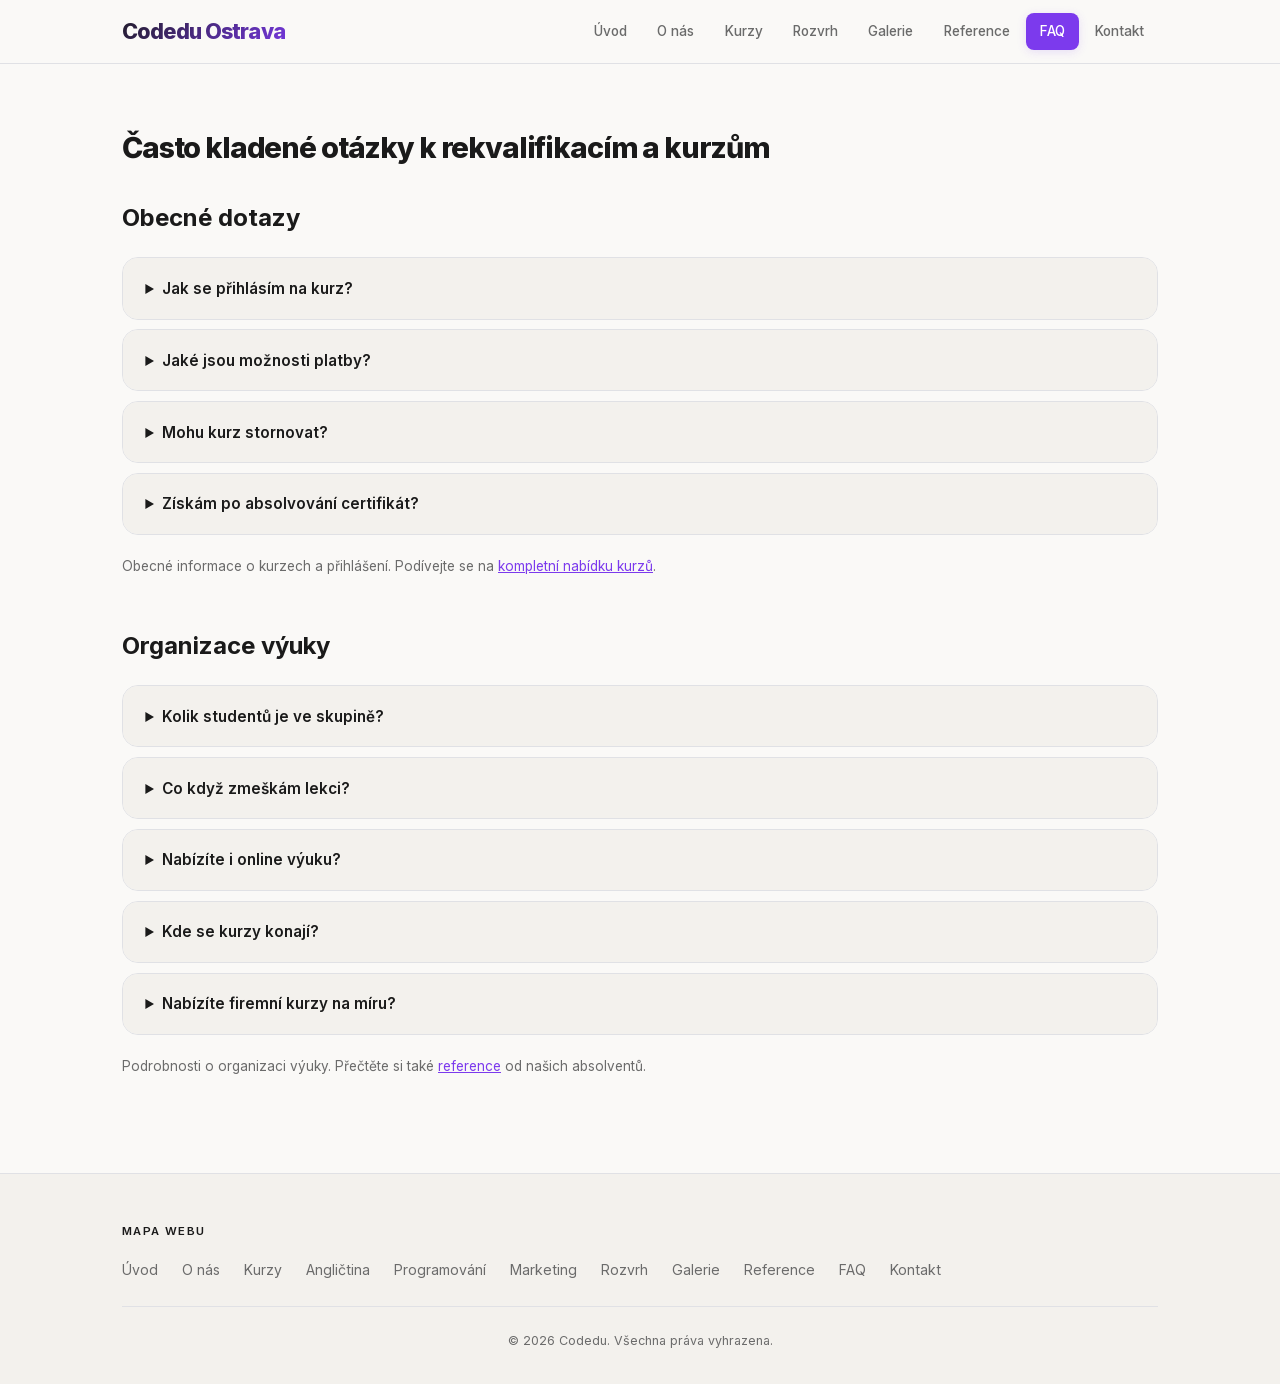
==== commit 27cb3433: "Remove Bootstrap CSS and JS links from multiple HTML pages to streamline the code and improve loadin" ====
--- a/faq/index.html
+++ b/faq/index.html
@@ -5,8 +5,16 @@
     <meta name="viewport" content="width=device-width, initial-scale=1.0">
     <meta name="description" content="Často kladené dotazy a odpovědi.">
     <title>Často kladené otázky k rekvalifikacím a kurzům | Codedu</title>
-    <link rel="stylesheet" href="https://cdn.jsdelivr.net/npm/bootstrap@5.3.3/dist/css/bootstrap.min.css">
-    <link rel="stylesheet" href="../css/style.css">
+    <!-- Google tag (gtag.js) -->
+    <script async src="https://www.googletagmanager.com/gtag/js?id=G-5Y0FBFEEMH"></script>
+    <script>
+      window.dataLayer = window.dataLayer || [];
+      function gtag(){dataLayer.push(arguments);}
+      gtag('js', new Date());
+
+      gtag('config', 'G-5Y0FBFEEMH');
+    </script>
+    <link rel="stylesheet" href="../css/style.min.css">
 </head>
 <body>
     <div class="page-wrapper">
@@ -135,9 +143,6 @@
         </div>
     </footer>
     </div>
-    <script src="https://code.jquery.com/jquery-3.7.1.min.js"></script>
-    <script src="https://cdn.jsdelivr.net/npm/bootstrap@5.3.3/dist/js/bootstrap.bundle.min.js"></script>
-    <script src="../js/main.js" defer></script>
-    <script src="../js/gallery.js" defer></script>
+    <script src="../js/main.min.js" defer></script>
 </body>
 </html>
--- a/css/style.min.css
+++ b/css/style.min.css
@@ -0,0 +1 @@
+/*! normalize.css v8.0.1 | MIT License | github.com/necolas/normalize.css */html{line-height:1.15;-webkit-text-size-adjust:100%}body{margin:0}main{display:block}h1{font-size:2em;margin:.67em 0}hr{box-sizing:content-box;height:0;overflow:visible}pre{font-family:monospace,monospace;font-size:1em}a{background-color:transparent}abbr[title]{border-bottom:none;text-decoration:underline;text-decoration:underline dotted}b,strong{font-weight:bolder}code,kbd,samp{font-family:monospace,monospace;font-size:1em}small{font-size:80%}sub,sup{font-size:75%;line-height:0;position:relative;vertical-align:baseline}sub{bottom:-.25em}sup{top:-.5em}img{border-style:none}button,input,optgroup,select,textarea{font-family:inherit;font-size:100%;line-height:1.15;margin:0}button,input{overflow:visible}button,select{text-transform:none}[type=button],[type=reset],[type=submit],button{-webkit-appearance:button}[type=button]::-moz-focus-inner,[type=reset]::-moz-focus-inner,[type=submit]::-moz-focus-inner,button::-moz-focus-inner{border-style:none;padding:0}[type=button]:-moz-focusring,[type=reset]:-moz-focusring,[type=submit]:-moz-focusring,button:-moz-focusring{outline:1px dotted ButtonText}fieldset{padding:.35em .75em .625em}legend{box-sizing:border-box;color:inherit;display:table;max-width:100%;padding:0;white-space:normal}progress{vertical-align:baseline}textarea{overflow:auto}[type=checkbox],[type=radio]{box-sizing:border-box;padding:0}[type=number]::-webkit-inner-spin-button,[type=number]::-webkit-outer-spin-button{height:auto}[type=search]{-webkit-appearance:textfield;outline-offset:-2px}[type=search]::-webkit-search-decoration{-webkit-appearance:none}::-webkit-file-upload-button{-webkit-appearance:button;font:inherit}details{display:block}summary{display:list-item}template{display:none}[hidden]{display:none}@font-face{font-family:Inter;font-style:normal;font-weight:100 900;font-display:swap;src:url('fonts/Inter-latin.woff2') format('woff2');unicode-range:U+0000-00FF,U+0131,U+0152-0153,U+02BB-02BC,U+02C6,U+02DA,U+02DC,U+0304,U+0308,U+0329,U+2000-206F,U+20AC,U+2122,U+2191,U+2193,U+2212,U+2215,U+FEFF,U+FFFD}@font-face{font-family:Inter;font-style:normal;font-weight:100 900;font-display:swap;src:url('fonts/Inter-latin-ext.woff2') format('woff2');unicode-range:U+0100-02BA,U+02BD-02C5,U+02C7-02CC,U+02CE-02D7,U+02DD-02FF,U+0304,U+0308,U+0329,U+1D00-1DBF,U+1E00-1E9F,U+1EF2-1EFF,U+2020,U+20A0-20AB,U+20AD-20C0,U+2113,U+2C60-2C7F,U+A720-A7FF}*{margin:0;padding:0;box-sizing:border-box}:root{--bg:#faf9f7;--surface:#f3f1ed;--surface-2:#eae7e2;--surface-3:#e0ddd7;--border:#e0e1e5;--border-hover:#c5c7cc;--text:#1a1a1a;--text-muted:#6b6b6b;--accent:#7c3aed;--accent-2:#6d28d9;--accent-light:#ede9fe;--accent-glow:rgba(124, 58, 237, 0.08);--accent-glow-strong:rgba(124, 58, 237, 0.15);--green:#059669;--radius:16px;--radius-sm:10px;--shadow-sm:0 1px 3px rgba(0, 0, 0, 0.06);--shadow-md:0 4px 16px rgba(0, 0, 0, 0.08);--shadow-lg:0 12px 40px rgba(0, 0, 0, 0.1)}@keyframes fadeUp{from{opacity:0;transform:translateY(20px)}to{opacity:1;transform:translateY(0)}}body{font-family:Inter,'SF Pro Display',-apple-system,BlinkMacSystemFont,sans-serif;line-height:1.65;color:var(--text);background:var(--bg);-webkit-font-smoothing:antialiased}a{color:var(--accent);text-decoration:none;transition:color .25s}a:hover{color:var(--accent-2)}.alert a,.main-content p a{text-decoration:underline}.page-wrapper{min-height:100vh;display:flex;flex-direction:column}.site-header{border-bottom:1px solid var(--border);display:flex;align-items:center;justify-content:space-between;padding:0 max(2rem,calc((100% - 1100px)/ 2 + 2rem));position:sticky;top:0;z-index:100;-webkit-backdrop-filter:blur(20px) saturate(1.4);background:rgba(250,249,247,.85)}.site-header .logo{padding:.85rem 0;text-decoration:none}.site-header .logo:hover{text-decoration:none}.site-header .logo{font-size:1.35rem;font-weight:800;letter-spacing:-.04em;background:linear-gradient(135deg,#1a1a1a 0,#7c3aed 100%);-webkit-background-clip:text;-webkit-text-fill-color:transparent}.site-header nav ul{list-style:none;display:flex;gap:.2rem;margin:0;padding:0}.site-header nav ul li a{display:block;padding:.45rem .85rem;color:var(--text-muted);font-size:.85rem;font-weight:500;border-radius:8px;transition:all .25s}.site-header nav ul li a:hover{color:var(--text);background:var(--surface-2);text-decoration:none}.site-header nav ul li a.active{color:#fff;background:var(--accent);text-decoration:none;box-shadow:0 2px 10px var(--accent-glow-strong)}.main-content>h1{font-size:1.8rem;font-weight:800;color:var(--text);letter-spacing:-.04em;line-height:1.2;margin-bottom:2rem}.main-content{flex:1;max-width:1100px;width:100%;margin:0 auto;padding:3rem 2rem;animation:fadeUp .6s ease-out}.main-content>header{margin-bottom:2.5rem}.main-content>header h2{font-size:2.5rem;font-weight:800;color:var(--text);letter-spacing:-.04em;line-height:1.2}.main-content>header hgroup h2{font-size:2.5rem;font-weight:800;color:var(--text);letter-spacing:-.04em;line-height:1.2}.main-content>header hgroup h3{font-size:1.05rem;font-weight:400;color:var(--text-muted);margin-top:.4rem}.site-footer{background:var(--surface);border-top:1px solid var(--border);color:var(--text-muted);padding:3rem max(2rem,calc((100% - 1100px)/ 2 + 2rem)) 2rem;margin-top:auto}.site-footer nav{margin-bottom:1.5rem}.site-footer nav h3{color:var(--text);font-size:.72rem;font-weight:600;text-transform:uppercase;letter-spacing:.12em;margin-bottom:.9rem}.site-footer nav ul{list-style:none;display:flex;flex-wrap:wrap;gap:.4rem 1.5rem}.site-footer nav ul li a{color:var(--text-muted);font-size:.88rem;transition:color .25s}.site-footer nav ul li a:hover{color:var(--accent);text-decoration:none}.site-footer .copyright{border-top:1px solid var(--border);padding-top:1.5rem;text-align:center;font-size:.78rem}section{margin-bottom:3rem}section>header{margin-bottom:1.25rem}section>header h3{font-size:1.25rem;font-weight:700;color:var(--text);letter-spacing:-.02em}section>footer{margin-top:1.25rem;font-size:.85rem;color:var(--text-muted)}article{background:var(--surface);border:1px solid var(--border);border-radius:var(--radius);padding:1.75rem;margin-bottom:1rem;transition:border-color .3s,box-shadow .3s}article:hover{border-color:var(--border-hover);box-shadow:var(--shadow-md)}article>header h3{color:var(--text);font-weight:700;margin-bottom:.4rem;letter-spacing:-.01em}article>header p{color:var(--text-muted);font-size:.88rem}article>footer{margin-top:1.25rem;font-size:.82rem;color:var(--text-muted);border-top:1px solid var(--border);padding-top:.75rem}aside{background:var(--accent-light);border:1px solid rgba(124,58,237,.15);border-left:3px solid var(--accent);padding:1.25rem 1.5rem;margin:1.5rem 0;border-radius:var(--radius)}aside header h3{font-size:1rem;font-weight:600;color:var(--accent-2);margin-bottom:.4rem}hgroup h2{font-size:2.5rem;font-weight:800;color:var(--text);letter-spacing:-.04em}hgroup h3{font-size:1.05rem;font-weight:400;color:var(--text-muted);margin-top:.3rem}.gallery{display:grid;grid-template-columns:repeat(auto-fill,minmax(240px,1fr));gap:1rem}figure{margin:0;border-radius:var(--radius);overflow:hidden;background:var(--bg);border:1px solid var(--border);transition:transform .35s cubic-bezier(.22, 1, .36, 1),border-color .35s,box-shadow .35s}figure:hover{transform:translateY(-5px) scale(1.01);border-color:var(--border-hover);box-shadow:var(--shadow-lg)}figure img{width:100%;height:200px;object-fit:cover;display:block;transition:transform .5s cubic-bezier(.22, 1, .36, 1)}figure:hover img{transform:scale(1.05)}figcaption{padding:.85rem 1rem;font-size:.85rem;color:var(--text-muted)}.contact-layout{display:grid;grid-template-columns:1fr 300px;gap:2.5rem;align-items:start}.contact-form{margin-bottom:0}.contact-sidebar{background:var(--surface);border:1px solid var(--border);border-radius:var(--radius);border-left:3px solid var(--accent);padding:1.75rem;position:sticky;top:5rem}.contact-sidebar header h3{font-size:1.1rem;font-weight:700;color:var(--text);margin-bottom:1.25rem}.contact-item{margin-bottom:1.25rem}.contact-item strong{display:block;font-size:.78rem;text-transform:uppercase;letter-spacing:.06em;color:var(--text-muted);margin-bottom:.2rem}.contact-item p{color:var(--text);font-size:.92rem;line-height:1.5}.form-row{display:grid;grid-template-columns:1fr 1fr;gap:1rem}.form-group{margin-bottom:1.25rem}.form-group label{display:block;font-weight:500;font-size:.88rem;margin-bottom:.45rem;color:var(--text)}.form-group input,.form-group select,.form-group textarea{width:100%;padding:.7rem 1rem;background:var(--bg);border:1px solid var(--border);border-radius:var(--radius-sm);font-size:.92rem;font-family:inherit;color:var(--text);transition:border-color .25s,box-shadow .25s}.form-group label input[type=checkbox]{width:auto;margin-right:.5rem;vertical-align:middle}.form-group .checkbox-label{display:inline-flex;align-items:center;cursor:pointer}.form-group input:focus,.form-group select:focus,.form-group textarea:focus{outline:0;border-color:var(--accent);box-shadow:0 0 0 4px var(--accent-glow)}.form-group input::placeholder,.form-group textarea::placeholder{color:#aaa}.form-group small{display:block;margin-top:.35rem;color:var(--text-muted);font-size:.78rem}.btn,button{display:inline-block;padding:.7rem 1.75rem;background:var(--accent);color:#fff;border:none;border-radius:var(--radius-sm);font-size:.92rem;font-weight:600;cursor:pointer;transition:all .3s;letter-spacing:-.01em}.btn:hover,button:hover{background:var(--accent-2);box-shadow:0 4px 15px var(--accent-glow-strong);transform:translateY(-1px)}table{width:100%;border-collapse:collapse;margin:1rem 0}td,th{padding:.85rem 1rem;text-align:left;border-bottom:1px solid var(--border)}th{background:var(--surface);font-weight:600;color:var(--text);font-size:.8rem;text-transform:uppercase;letter-spacing:.06em}tr{transition:background .2s}tr:hover{background:var(--surface)}audio,video{max-width:100%;border-radius:var(--radius);margin:1rem 0}canvas{border:1px solid var(--border);border-radius:var(--radius);display:block;margin:1rem 0}.card-grid{display:grid;grid-template-columns:repeat(auto-fill,minmax(270px,1fr));gap:1rem}.card{background:var(--bg);border:1px solid var(--border);border-radius:var(--radius);padding:1.75rem;transition:all .35s cubic-bezier(.22, 1, .36, 1);position:relative;overflow:hidden}.card::before{content:'';position:absolute;top:0;left:0;right:0;height:3px;background:linear-gradient(90deg,#7c3aed,#059669);opacity:0;transition:opacity .35s}.card:hover{border-color:var(--border-hover);transform:translateY(-4px);box-shadow:var(--shadow-lg)}.card:hover::before{opacity:1}.card img{width:100%;height:160px;object-fit:cover;border-radius:var(--radius-sm);margin-bottom:1rem}.card .tag{display:inline-block;padding:.2rem .6rem;font-size:.72rem;font-weight:600;text-transform:uppercase;letter-spacing:.06em;border-radius:6px;margin-bottom:.6rem}.card .tag.lang{background:#dbeafe;color:#1d4ed8}.card .tag.it{background:#d1fae5;color:#047857}.card .tag.dev{background:#ede9fe;color:#6d28d9}.card h3{color:var(--text);font-weight:700;font-size:1.1rem;margin-bottom:.3rem;letter-spacing:-.01em}.card .price{font-size:1.4rem;font-weight:800;color:var(--green);margin:.4rem 0;letter-spacing:-.03em}.card p{color:var(--text-muted);font-size:.88rem}details{border:1px solid var(--border);border-radius:var(--radius);margin-bottom:.6rem;overflow:hidden;transition:border-color .25s}details:hover{border-color:var(--border-hover)}details summary{padding:1.1rem 1.4rem;font-weight:600;font-size:.95rem;cursor:pointer;background:var(--surface);color:var(--text);transition:background .25s}details summary:hover{background:var(--surface-2)}details[open] summary{border-bottom:1px solid var(--border);color:var(--accent)}details .answer{padding:1.1rem 1.4rem;color:var(--text-muted)}.hero{position:relative;padding:4.5rem 2.5rem;border-radius:20px;margin-bottom:2.5rem;text-align:center;overflow:hidden;color:#fff;background:linear-gradient(135deg,#1e1b4b 0,#312e81 30%,#4c1d95 60%,#581c87 100%)}.hero::before{content:'';position:absolute;top:0;right:0;bottom:0;left:0;pointer-events:none;background:radial-gradient(ellipse 600px 300px at 20% 20%,rgba(139,92,246,.3),transparent),radial-gradient(ellipse 400px 400px at 80% 80%,rgba(59,130,246,.2),transparent)}.hero::after{content:'';position:absolute;top:0;right:0;bottom:0;left:0;pointer-events:none;background:url("data:image/svg+xml,%3Csvg width='60' height='60' viewBox='0 0 60 60' xmlns='http://www.w3.org/2000/svg'%3E%3Cg fill='none' fill-rule='evenodd'%3E%3Cg fill='%23ffffff' fill-opacity='0.03'%3E%3Cpath d='M36 34v-4h-2v4h-4v2h4v4h2v-4h4v-2h-4zm0-30V0h-2v4h-4v2h4v4h2V6h4V4h-4zM6 34v-4H4v4H0v2h4v4h2v-4h4v-2H6zM6 4V0H4v4H0v2h4v4h2V6h4V4H6z'/%3E%3C/g%3E%3C/g%3E%3C/svg%3E")}.hero h2{font-size:2.8rem;font-weight:800;margin-bottom:.6rem;letter-spacing:-.04em;position:relative;line-height:1.15}.hero p{font-size:1.15rem;opacity:.85;position:relative;max-width:500px;margin:0 auto}.hero .btn{margin-top:2rem;background:#fff;color:#4c1d95;font-weight:700;position:relative;padding:.8rem 2rem;font-size:.95rem}.hero .btn:hover{background:#f0ecff;box-shadow:0 0 40px rgba(255,255,255,.2);transform:translateY(-2px)}.img-banner{width:100%;border-radius:var(--radius);overflow:hidden;margin-bottom:2.5rem;position:relative}.img-banner img{width:100%;height:280px;object-fit:cover;display:block;filter:brightness(.7)}.img-banner .overlay{position:absolute;top:0;right:0;bottom:0;left:0;display:flex;align-items:center;justify-content:center;background:linear-gradient(to top,rgba(0,0,0,.6),transparent)}.img-banner .overlay p{color:#fff;font-size:1.5rem;font-weight:700;letter-spacing:-.03em;text-shadow:0 2px 20px rgba(0,0,0,.5)}.stats{display:grid;grid-template-columns:repeat(auto-fit,minmax(140px,1fr));gap:1rem;margin:2.5rem 0}.stat{text-align:center;background:var(--surface);border:1px solid var(--border);border-radius:var(--radius);padding:1.5rem 1rem;transition:all .35s cubic-bezier(.22, 1, .36, 1)}.stat:hover{border-color:var(--accent);box-shadow:0 4px 20px var(--accent-glow);transform:translateY(-3px)}.stat .number{font-size:2rem;font-weight:800;color:var(--accent);letter-spacing:-.03em}.stat .label{font-size:.8rem;color:var(--text-muted);margin-top:.2rem;text-transform:uppercase;letter-spacing:.05em;font-weight:500}.about-img{border-radius:var(--radius);overflow:hidden;margin-bottom:2rem;border:1px solid var(--border)}.about-img img{width:100%;height:300px;object-fit:cover;display:block}.nav-toggle{display:none;background:0 0;border:none;padding:.5rem;cursor:pointer;flex-direction:column;gap:5px;box-shadow:none}.nav-toggle:hover{background:0 0;box-shadow:none;transform:none}.nav-toggle span{display:block;width:24px;height:2px;background:var(--text);transition:all .3s;border-radius:2px}.nav-toggle.active span:first-child{transform:rotate(45deg) translate(5px,5px)}.nav-toggle.active span:nth-child(2){opacity:0}.nav-toggle.active span:nth-child(3){transform:rotate(-45deg) translate(5px,-5px)}#heroCarousel{border-radius:var(--radius);overflow:hidden;border:1px solid var(--border)}#heroCarousel .carousel-caption{background:linear-gradient(to top,rgba(0,0,0,.6),transparent);bottom:0;left:0;right:0;padding:2rem 1.5rem 1.5rem}#heroCarousel .carousel-caption h3{font-size:1.4rem;font-weight:700;letter-spacing:-.02em;text-shadow:0 2px 10px rgba(0,0,0,.4);margin:0}#heroCarousel .carousel-control-next,#heroCarousel .carousel-control-prev{width:3rem;opacity:0;transition:opacity .3s}#heroCarousel:hover .carousel-control-next,#heroCarousel:hover .carousel-control-prev{opacity:.8}#galleryModal .modal-content{border-radius:var(--radius)}#galleryModal .modal-body img{max-height:70vh;object-fit:contain}#galleryModal .modal-footer .btn{padding:.35rem 1rem;font-size:.85rem}.alert{border-radius:var(--radius)!important;font-size:.92rem}.animate-on-scroll{opacity:0;transform:translateY(20px);transition:opacity .6s ease-out,transform .6s ease-out}.animate-on-scroll.visible{opacity:1;transform:translateY(0)}@media (max-width:768px){.site-header{flex-direction:column;text-align:center;padding:.75rem 1rem;gap:.5rem}.nav-toggle{display:flex}.site-header nav{display:none;width:100%}.site-header nav.nav-open{display:block}.site-header nav ul{flex-direction:column;gap:.2rem}.site-footer{padding:2rem 1rem 1.5rem}.main-content{padding:2rem 1rem}.main-content>header h2,.main-content>header hgroup h2,hgroup h2{font-size:1.8rem}.hero{padding:3rem 1.5rem}.hero h2{font-size:1.8rem}.stats{grid-template-columns:repeat(2,1fr)}.site-footer nav ul{flex-direction:column;gap:.3rem}.contact-layout{grid-template-columns:1fr}.contact-sidebar{position:static}.form-row{grid-template-columns:1fr}}
